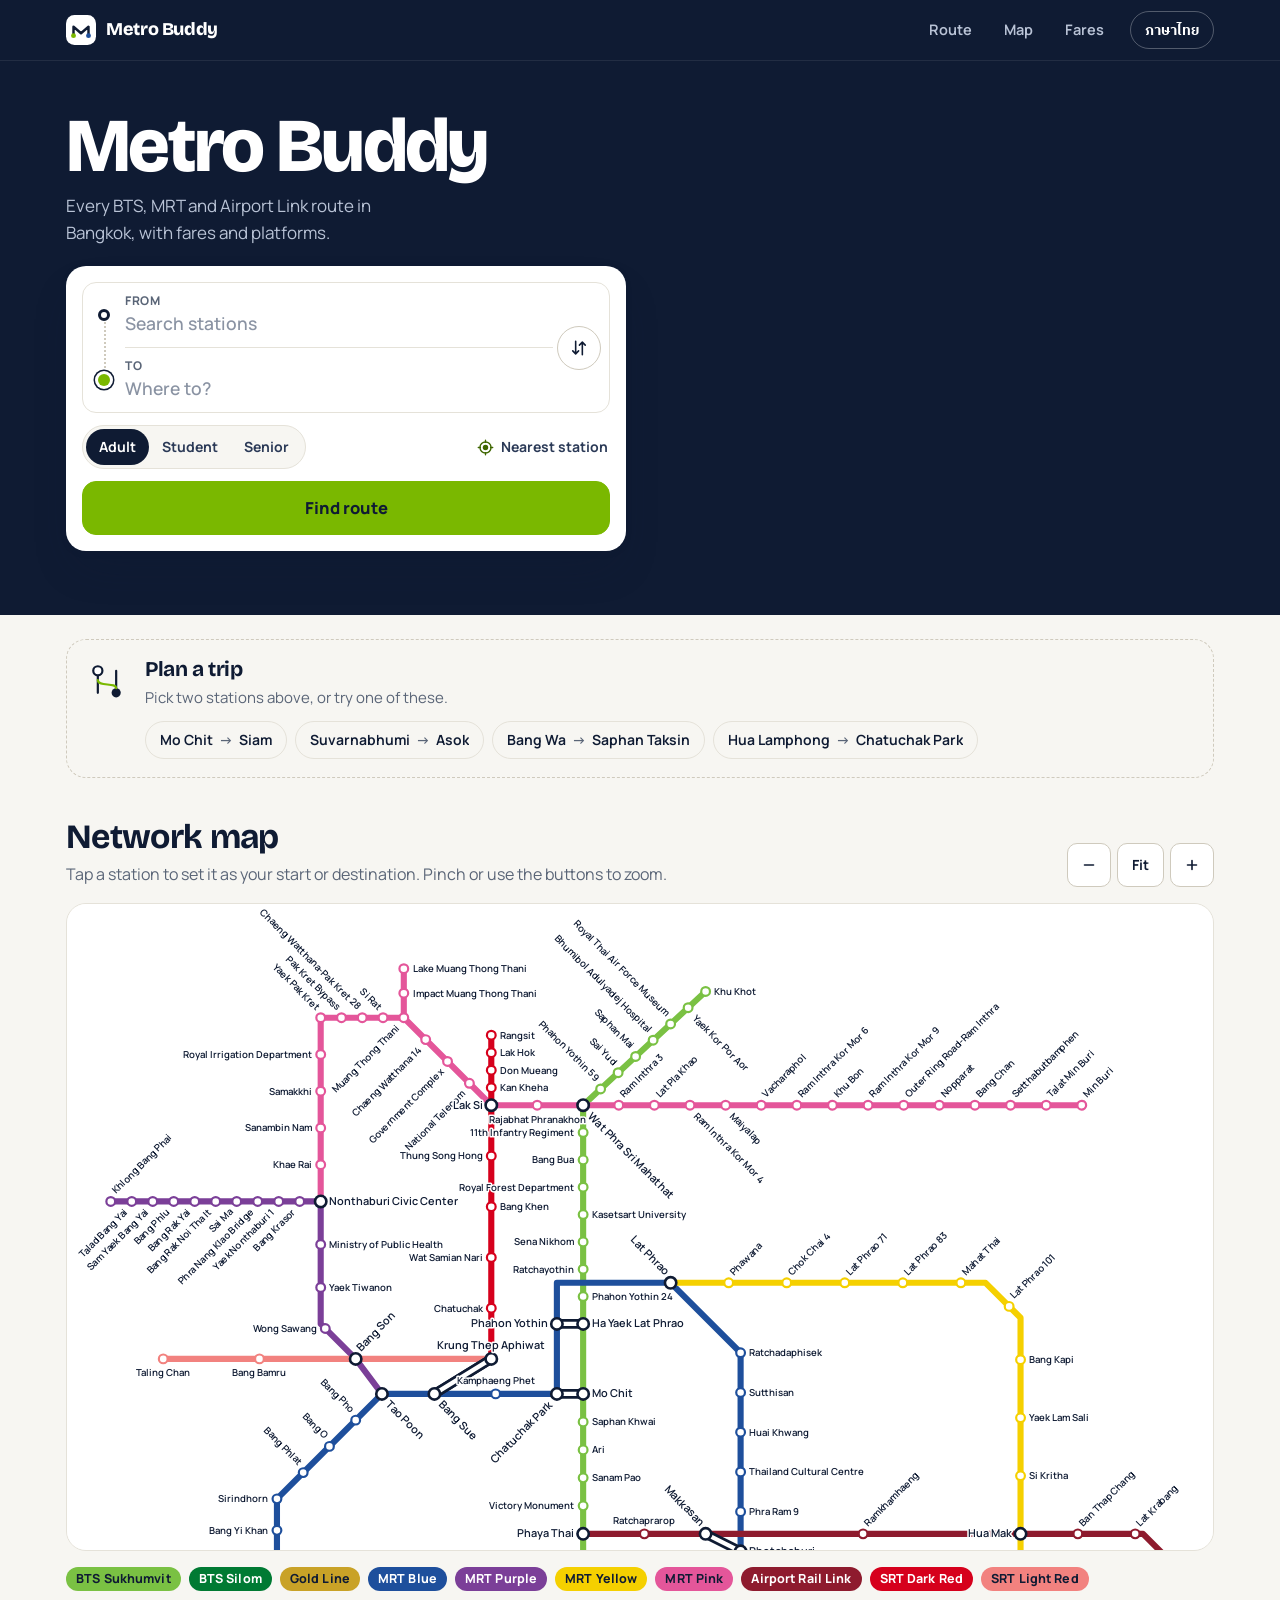
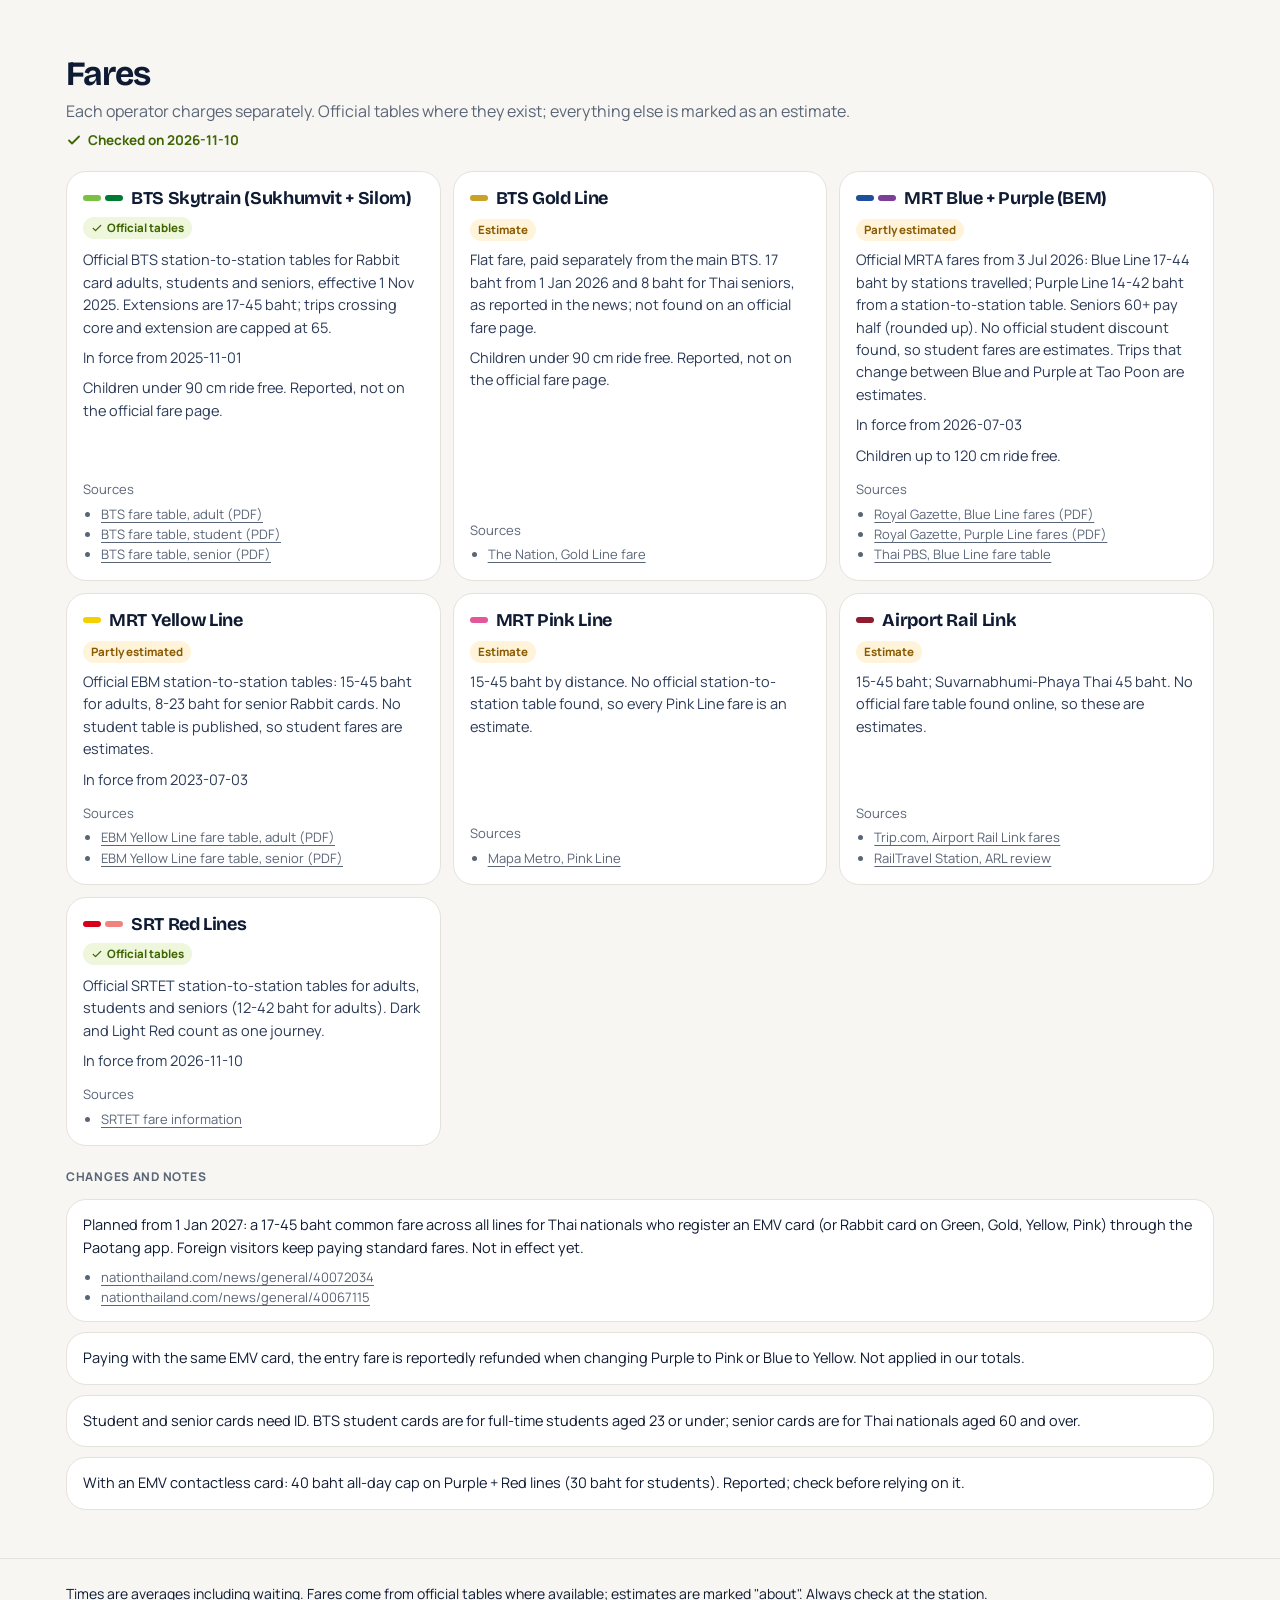
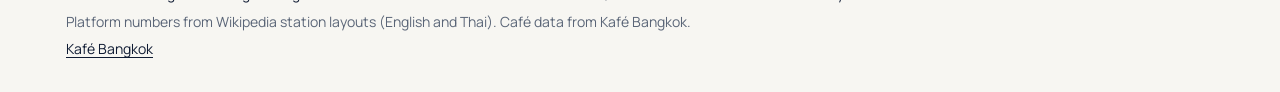
==== index.html @ 5e1247b0 "Initial commit: Metro Buddy Bangkok rail route finder Static site (HTML, CSS, ES modules) covering a" ====
<!doctype html>
<html lang="en">
<head>
  <meta charset="utf-8">
  <meta name="viewport" content="width=device-width, initial-scale=1, viewport-fit=cover">
  <title>Metro Buddy - Bangkok rail route finder</title>
  <meta name="description" content="Every BTS, MRT and Airport Link route in Bangkok, with official fares for adults, students and seniors, platform numbers, a full network map and cafés near your stop.">
  <meta name="theme-color" content="#0F1B33">

  <meta property="og:type" content="website">
  <meta property="og:site_name" content="Metro Buddy">
  <meta property="og:title" content="Metro Buddy - Bangkok rail route finder">
  <meta property="og:description" content="Every BTS, MRT and Airport Link route in Bangkok, with fares and platforms. English and Thai.">
  <meta property="og:url" content="https://metro-buddy.netlify.app/">
  <meta property="og:image" content="https://metro-buddy.netlify.app/img/og-image.png">
  <meta property="og:image:width" content="1200">
  <meta property="og:image:height" content="630">
  <meta property="og:locale" content="en_GB">
  <meta property="og:locale:alternate" content="th_TH">
  <meta name="twitter:card" content="summary_large_image">
  <meta name="twitter:title" content="Metro Buddy - Bangkok rail route finder">
  <meta name="twitter:description" content="Every BTS, MRT and Airport Link route in Bangkok, with fares and platforms.">
  <meta name="twitter:image" content="https://metro-buddy.netlify.app/img/og-image.png">

  <link rel="icon" href="/favicon.svg" type="image/svg+xml">
  <link rel="icon" href="/img/favicon-32.png" sizes="32x32" type="image/png">
  <link rel="apple-touch-icon" href="/img/apple-touch-icon.png">

  <link rel="preconnect" href="https://fonts.googleapis.com">
  <link rel="preconnect" href="https://fonts.gstatic.com" crossorigin>
  <link rel="stylesheet" href="https://fonts.googleapis.com/css2?family=Bricolage+Grotesque:opsz,wght@12..96,500..800&family=Manrope:wght@400;500;600;700;800&family=IBM+Plex+Sans+Thai:wght@400;500;600;700&display=swap">
  <link rel="stylesheet" href="/css/styles.css">
  <link rel="modulepreload" href="/js/app.js">
  <link rel="preload" href="/data/transit.json" as="fetch" crossorigin>
</head>
<body>
  <a class="skip" href="#main">Skip to content</a>

  <header class="topbar">
    <div class="wrap topbar__inner">
      <a class="brand" href="#" aria-label="Metro Buddy home">
        <svg class="brand__mark" viewBox="0 0 32 32" aria-hidden="true">
          <rect width="32" height="32" rx="9" fill="#FFFFFF"/>
          <path d="M8 22V12.5l8 7 8-7V22" fill="none" stroke="#0F1B33" stroke-width="2.6" stroke-linecap="round" stroke-linejoin="round"/>
          <circle cx="8" cy="22" r="2.6" fill="#7AB800"/>
          <circle cx="24" cy="22" r="2.6" fill="#1E4F9C"/>
        </svg>
        <span class="brand__name">Metro Buddy</span>
      </a>
      <nav class="nav" aria-label="Main">
        <a href="#plan" data-nav="plan" data-i18n="navRoute">Route</a>
        <a href="#network" data-nav="network" data-i18n="navMap">Map</a>
        <a href="#fares" data-nav="fares" data-i18n="navFares">Fares</a>
      </nav>
      <button class="lang" type="button" id="lang-toggle" data-i18n="langSwitch" lang="th">ภาษาไทย</button>
    </div>
  </header>

  <main id="main">
    <!-- Main view: hero + planner, results, map, fares -->
    <div id="view-main">
      <section class="hero" id="plan" aria-labelledby="hero-title">
        <div class="wrap hero__grid">
          <div class="hero__media" id="hero-media">
            <picture>
              <source type="image/webp" srcset="/images/hero-train-720.webp 720w, /images/hero-train-1280.webp 1280w" sizes="(min-width: 960px) 46vw, 100vw">
              <img src="/images/hero-train-1280.jpg" srcset="/images/hero-train-720.jpg 720w, /images/hero-train-1280.jpg 1280w" sizes="(min-width: 960px) 46vw, 100vw"
                width="1280" height="960" alt="A Bangkok Skytrain arriving at an elevated station" data-i18n-alt="heroAlt"
                fetchpriority="high" decoding="async" onerror="this.closest('.hero__media').hidden = true">
            </picture>
          </div>

          <div class="hero__main">
            <h1 class="hero__title" id="hero-title">Metro Buddy</h1>
            <p class="hero__lead" data-i18n="heroLead">Every BTS, MRT and Airport Link route in Bangkok, with fares and platforms.</p>

            <form class="planner" id="planner" autocomplete="off" novalidate aria-busy="true">
              <div class="od">
                <div class="od__row" data-field="from">
                  <span class="od__dot od__dot--from" aria-hidden="true"></span>
                  <div class="combo">
                    <label class="od__label" for="from-input" data-i18n="from">From</label>
                    <input id="from-input" class="combo__input" type="text" role="combobox" aria-autocomplete="list" aria-expanded="false" aria-controls="from-list" data-i18n-ph="fromPh" placeholder="Search stations" spellcheck="false" disabled>
                    <button class="combo__clear" type="button" aria-label="Clear" data-i18n-aria="clear" hidden>
                      <svg viewBox="0 0 20 20" aria-hidden="true"><path d="M5 5l10 10M15 5L5 15" stroke="currentColor" stroke-width="1.8" stroke-linecap="round"/></svg>
                    </button>
                    <ul class="combo__list" id="from-list" role="listbox" hidden></ul>
                  </div>
                </div>
                <div class="od__rule" aria-hidden="true"></div>
                <div class="od__row" data-field="to">
                  <span class="od__dot od__dot--to" aria-hidden="true"></span>
                  <div class="combo">
                    <label class="od__label" for="to-input" data-i18n="to">To</label>
                    <input id="to-input" class="combo__input" type="text" role="combobox" aria-autocomplete="list" aria-expanded="false" aria-controls="to-list" data-i18n-ph="toPh" placeholder="Where to?" spellcheck="false" disabled>
                    <button class="combo__clear" type="button" aria-label="Clear" data-i18n-aria="clear" hidden>
                      <svg viewBox="0 0 20 20" aria-hidden="true"><path d="M5 5l10 10M15 5L5 15" stroke="currentColor" stroke-width="1.8" stroke-linecap="round"/></svg>
                    </button>
                    <ul class="combo__list" id="to-list" role="listbox" hidden></ul>
                  </div>
                </div>
                <button class="swap" type="button" id="swap-btn" aria-label="Swap From and To" data-i18n-aria="swap">
                  <svg viewBox="0 0 24 24" aria-hidden="true"><path d="M8 4v15M8 19l-3.5-3.5M8 19l3.5-3.5M16 20V5M16 5l-3.5 3.5M16 5l3.5 3.5" fill="none" stroke="currentColor" stroke-width="1.9" stroke-linecap="round" stroke-linejoin="round"/></svg>
                </button>
              </div>

              <div class="quick" id="quick-stations" hidden>
                <span class="quick__label" data-i18n="recentStations">Recent stations</span>
                <ul class="quick__list" id="quick-list"></ul>
              </div>

              <div class="planner__opts">
                <div class="seg" role="radiogroup" aria-label="Passenger" data-i18n-aria="passenger" id="passenger">
                  <button type="button" role="radio" data-passenger="adult" aria-checked="true" data-i18n="adult">Adult</button>
                  <button type="button" role="radio" data-passenger="student" aria-checked="false" data-i18n="student">Student</button>
                  <button type="button" role="radio" data-passenger="senior" aria-checked="false" data-i18n="senior">Senior</button>
                </div>
                <button class="locate" type="button" id="locate-btn">
                  <svg viewBox="0 0 20 20" aria-hidden="true"><circle cx="10" cy="10" r="3.2" fill="currentColor"/><circle cx="10" cy="10" r="6.5" fill="none" stroke="currentColor" stroke-width="1.6"/><path d="M10 1.5v2.5M10 16v2.5M1.5 10h2.5M16 10h2.5" stroke="currentColor" stroke-width="1.6" stroke-linecap="round"/></svg>
                  <span data-i18n="nearMe">Nearest station</span>
                </button>
              </div>

              <button class="btn btn--primary planner__go" type="submit" disabled>
                <span class="spinner" aria-hidden="true"></span>
                <span data-i18n="findRoute">Find route</span>
              </button>
              <p class="planner__status" id="planner-status" role="status" aria-live="polite">Loading stations...</p>

              <div class="saved" id="saved-routes" hidden>
                <div class="saved__group" id="fav-group" hidden>
                  <h2 class="saved__title" data-i18n="favourites">Saved trips</h2>
                  <ul class="chips" id="fav-list"></ul>
                </div>
                <div class="saved__group" id="recent-group" hidden>
                  <div class="saved__head">
                    <h2 class="saved__title" data-i18n="recent">Recent trips</h2>
                    <button class="linkbtn" type="button" id="clear-recent" data-i18n="clear">Clear</button>
                  </div>
                  <ul class="chips" id="recent-list"></ul>
                </div>
              </div>
            </form>
          </div>
        </div>
      </section>

      <div class="page">
        <section class="empty" id="empty-state" aria-labelledby="empty-title">
          <div class="wrap">
            <div class="empty__card">
              <svg class="empty__icon" viewBox="0 0 48 48" aria-hidden="true"><path d="M14 38V14M34 38V14" stroke="currentColor" stroke-width="2.4" stroke-linecap="round"/><circle cx="14" cy="14" r="5" fill="#fff" stroke="currentColor" stroke-width="2.4"/><circle cx="34" cy="38" r="5" fill="currentColor"/><path d="M14 24c0 8 20 2 20 9" fill="none" stroke="#7AB800" stroke-width="2.4" stroke-linecap="round"/></svg>
              <div>
                <h2 class="empty__title" id="empty-title" data-i18n="emptyTitle">Plan a trip</h2>
                <p class="muted" data-i18n="emptyLead">Pick two stations above, or try one of these.</p>
                <ul class="chips" id="example-list"></ul>
              </div>
            </div>
          </div>
        </section>

        <section class="result" id="result" hidden aria-live="polite">
          <div class="wrap result__inner" id="result-inner"></div>
        </section>

        <section class="cafes" id="cafes" hidden aria-labelledby="cafes-title">
          <div class="wrap">
            <div class="section-head">
              <h2 id="cafes-title" data-i18n="nearDest">Near your destination</h2>
              <p class="muted" id="cafes-lead" data-i18n="nearDestLead">Cafés within 800 m, from Kafé Bangkok.</p>
            </div>
            <ul class="cafe-grid" id="cafe-list"></ul>
          </div>
        </section>

        <section class="network" id="network" aria-labelledby="map-title">
          <div class="wrap">
            <div class="section-head section-head--row">
              <div>
                <h2 id="map-title" data-i18n="mapTitle">Network map</h2>
                <p class="muted" data-i18n="mapLead">Tap a station to set it as your start or destination.</p>
              </div>
              <div class="zoom" role="group" aria-label="Zoom">
                <button type="button" class="iconbtn" id="zoom-out" data-i18n-aria="zoomOut" aria-label="Zoom out"><svg viewBox="0 0 20 20" aria-hidden="true"><path d="M5 10h10" stroke="currentColor" stroke-width="1.8" stroke-linecap="round"/></svg></button>
                <button type="button" class="iconbtn iconbtn--text" id="zoom-fit" data-i18n="resetZoom">Fit</button>
                <button type="button" class="iconbtn" id="zoom-in" data-i18n-aria="zoomIn" aria-label="Zoom in"><svg viewBox="0 0 20 20" aria-hidden="true"><path d="M5 10h10M10 5v10" stroke="currentColor" stroke-width="1.8" stroke-linecap="round"/></svg></button>
              </div>
            </div>
            <div class="map-frame">
              <div class="map-scroll" id="map-scroll" tabindex="0" aria-label="Network map">
                <div class="map-canvas" id="map-canvas"></div>
              </div>
              <div class="map-pop" id="map-pop" hidden role="dialog" aria-modal="false"></div>
            </div>
            <ul class="legend" id="legend"></ul>
          </div>
        </section>

        <section class="fares" id="fares" aria-labelledby="fares-title">
          <div class="wrap" id="fares-inner"></div>
        </section>
      </div>
    </div>

    <!-- Station view (#station=<id>) -->
    <div id="view-station" class="page" hidden></div>
  </main>

  <footer class="footer">
    <div class="wrap footer__inner">
      <p data-i18n="footerNote">Times are averages including waiting. Fares come from official tables where available; estimates are marked "about". Always check at the station.</p>
      <p class="muted" data-i18n="footerData">Platform numbers from Wikipedia station layouts (English and Thai). Café data from Kafé Bangkok.</p>
      <p class="muted footer__links"><a href="https://kafebangkok.netlify.app/" rel="noopener">Kafé Bangkok</a></p>
    </div>
  </footer>

  <div class="toast" id="toast" role="status" aria-live="polite" hidden></div>

  <noscript><p class="wrap">Metro Buddy needs JavaScript to plan routes.</p></noscript>
  <script type="module" src="/js/app.js"></script>
</body>
</html>
---- css/styles.css ----
/* Metro Buddy - mobile first. Base styles target ~380px wide screens. */

:root {
  /* Brand */
  --hero: #0F1B33;          /* deep navy: hero + top bar */
  --hero-2: #1A2A4A;        /* raised navy surfaces */
  --hero-ink: #FFFFFF;
  --hero-muted: #B9C3D6;    /* secondary text on navy (8.9:1) */
  --accent: #7AB800;        /* BTS green: buttons and highlights */
  --accent-ink: #0F1B33;    /* text on the accent (7.7:1) */
  --accent-text: #3F6600;   /* green text on light backgrounds (6.4:1) */
  --accent-soft: #EEF6DC;

  /* Page */
  --page: #F7F6F2;          /* warm white below the hero */
  --paper: #FFFFFF;
  --ink: #0F1B33;
  --ink-2: #2B3A57;
  --muted: #5A6577;         /* 5.4:1 on --page */
  --rule: #E5E2D9;
  --rule-strong: #CFCABD;
  --focus: #1E4F9C;
  --warn: #8A5A00;
  --warn-bg: #FFF4DA;

  /* Official line colours (only for pills and route lines) */
  --sukhumvit: #7AC143;
  --silom: #007A33;
  --gold: #C9A227;
  --blue: #1E4F9C;
  --purple: #7B3F98;
  --yellow: #F5D000;
  --pink: #E4569A;
  --arl: #8E1B2E;
  --red: #D6001C;
  --red-light: #F2827F;

  --font-head: 'Bricolage Grotesque', 'IBM Plex Sans Thai', system-ui, sans-serif;
  --font-body: 'Manrope', 'IBM Plex Sans Thai', system-ui, -apple-system, 'Segoe UI', sans-serif;

  /* One radius scale used everywhere */
  --r-sm: 10px;
  --r: 14px;
  --r-lg: 20px;
  --r-pill: 999px;

  /* Shadows only on the main cards */
  --shadow: 0 1px 2px rgba(15, 27, 51, .06), 0 10px 30px -14px rgba(15, 27, 51, .28);
  --shadow-pop: 0 2px 6px rgba(15, 27, 51, .10), 0 22px 44px -16px rgba(15, 27, 51, .38);

  --gutter: 16px;
  --topbar-h: 60px;
}

*, *::before, *::after { box-sizing: border-box; }

html { -webkit-text-size-adjust: 100%; scroll-behavior: smooth; scroll-padding-top: calc(var(--topbar-h) + 16px); }
@media (prefers-reduced-motion: reduce) { html { scroll-behavior: auto; } *, *::before, *::after { transition: none !important; animation: none !important; } }

body {
  margin: 0;
  background: var(--page);
  color: var(--ink);
  font-family: var(--font-body);
  font-size: 16px;
  line-height: 1.55;
  -webkit-font-smoothing: antialiased;
  overflow-x: hidden;
}
html[lang="th"] body { line-height: 1.7; }

h1, h2, h3 { font-family: var(--font-head); font-weight: 700; letter-spacing: -0.02em; line-height: 1.12; margin: 0; }
html[lang="th"] h1, html[lang="th"] h2, html[lang="th"] h3 { letter-spacing: 0; line-height: 1.35; }
p { margin: 0; }
a { color: var(--ink); text-underline-offset: 3px; }
button { font: inherit; color: inherit; }
svg { display: block; }
[hidden] { display: none !important; }

:focus-visible { outline: 2.5px solid var(--focus); outline-offset: 2px; border-radius: 6px; }

.wrap { width: 100%; max-width: 1180px; margin: 0 auto; padding: 0 var(--gutter); }
.muted { color: var(--muted); }
.page { background: var(--page); }

.skip { position: absolute; left: -999px; top: 8px; background: var(--ink); color: #fff; padding: 8px 12px; border-radius: 8px; z-index: 100; }
.skip:focus { left: 8px; }

/* ---------- Top bar (navy, continuous with the hero) ---------- */
.topbar { position: sticky; top: 0; z-index: 40; background: var(--hero); color: var(--hero-ink); border-bottom: 1px solid rgba(255, 255, 255, .08); }
.topbar__inner { display: flex; align-items: center; gap: 12px; height: var(--topbar-h); }
.brand { display: flex; align-items: center; gap: 10px; text-decoration: none; color: inherit; margin-right: auto; min-width: 0; }
.brand__mark { width: 30px; height: 30px; flex: none; }
.brand__name { font-family: var(--font-head); font-weight: 800; font-size: 18px; letter-spacing: -0.02em; white-space: nowrap; }
.nav { display: none; gap: 4px; }
.nav a { text-decoration: none; font-weight: 650; font-size: 14.5px; padding: 8px 14px; border-radius: var(--r-pill); color: var(--hero-muted); }
.nav a:hover { color: #fff; background: rgba(255, 255, 255, .08); }
.lang {
  border: 1px solid rgba(255, 255, 255, .28); background: transparent; color: #fff; border-radius: var(--r-pill);
  padding: 7px 14px; font-weight: 650; font-size: 14px; cursor: pointer; white-space: nowrap;
}
.lang:hover { border-color: #fff; }
.topbar :focus-visible { outline-color: var(--accent); }

/* Bottom nav on phones */
@media (max-width: 719px) {
  .nav {
    display: flex; position: fixed; left: 12px; right: 12px; bottom: calc(12px + env(safe-area-inset-bottom));
    justify-content: space-around; background: var(--hero); border-radius: var(--r-pill); padding: 6px; z-index: 50;
    box-shadow: var(--shadow-pop);
  }
  .nav a { flex: 1; text-align: center; padding: 10px 6px; font-size: 14px; }
  body { padding-bottom: 80px; }
}
@media (min-width: 720px) { .nav { display: flex; } }

/* ---------- Hero ---------- */
.hero { background: var(--hero); color: var(--hero-ink); padding: 16px 0 28px; position: relative; }
.hero__grid { display: grid; gap: 18px; }
.hero__media { margin: 0 calc(var(--gutter) * -1); position: relative; }
.hero__media img {
  display: block; width: 100%; height: auto; aspect-ratio: 16 / 9; object-fit: cover; object-position: center 60%;
  background: var(--hero-2);
  -webkit-mask-image: linear-gradient(to bottom, #000 62%, transparent 100%);
  mask-image: linear-gradient(to bottom, #000 62%, transparent 100%);
}
.hero__main { min-width: 0; position: relative; z-index: 1; }
.hero__media:not([hidden]) + .hero__main { margin-top: -44px; }
.hero__title { font-size: clamp(40px, 12vw, 76px); font-weight: 800; letter-spacing: -0.035em; line-height: 0.98; }
.hero__lead { margin-top: 10px; color: var(--hero-muted); font-size: 17px; max-width: 34ch; }
html[lang="th"] .hero__lead { max-width: 40ch; }

@media (min-width: 720px) {
  .hero { padding: 36px 0 48px; }
  .hero__media { margin: 0; }
  .hero__media img { border-radius: var(--r-lg); aspect-ratio: 21 / 9; }
}
@media (min-width: 960px) {
  .hero { padding: 48px 0 64px; }
  .hero__grid { grid-template-columns: minmax(0, 1fr) minmax(0, 1fr); gap: 40px; align-items: center; }
  .hero__main { order: 1; }
  .hero__media { order: 2; align-self: stretch; }
  .hero__media:not([hidden]) + .hero__main { margin-top: 0; }
  .hero__grid:has(> .hero__media[hidden]) { grid-template-columns: minmax(0, 1fr); }
  .hero__media img {
    height: 100%; min-height: 520px; aspect-ratio: auto; border-radius: 28px; object-position: center;
    -webkit-mask-image: linear-gradient(to right, transparent 0, #000 22%, #000 100%);
    mask-image: linear-gradient(to right, transparent 0, #000 22%, #000 100%);
  }
}

/* ---------- Planner card ---------- */
.planner {
  margin-top: 20px; background: var(--paper); color: var(--ink); border-radius: var(--r-lg);
  padding: 12px; box-shadow: var(--shadow-pop);
}
@media (min-width: 720px) { .planner { padding: 16px; max-width: 560px; } }

.od { position: relative; border: 1.5px solid var(--rule); border-radius: var(--r); background: var(--paper); }
.od::before { /* dotted line linking the two dots */
  content: ''; position: absolute; left: 21px; top: 36px; bottom: 36px; border-left: 2px dotted var(--rule-strong);
}
.od__row { position: relative; display: grid; grid-template-columns: 42px minmax(0, 1fr); align-items: center; padding-right: 56px; min-height: 64px; border-radius: var(--r); }
.od__row:focus-within { background: #FAFAF7; }
.od__rule { height: 1px; background: var(--rule); margin-left: 42px; margin-right: 56px; }
.od__dot { justify-self: center; width: 12px; height: 12px; border-radius: 50%; position: relative; z-index: 1; }
.od__dot--from { border: 3px solid var(--ink); background: var(--paper); }
.od__dot--to { background: var(--accent); box-shadow: 0 0 0 3px var(--paper), 0 0 0 4.5px var(--ink); }
.od__label { display: block; font-size: 12px; font-weight: 750; letter-spacing: .06em; text-transform: uppercase; color: var(--muted); padding-top: 9px; line-height: 1.2; }
html[lang="th"] .od__label { letter-spacing: 0; font-size: 13px; }

.combo { position: relative; min-width: 0; }
.combo__input {
  width: 100%; height: 36px; border: 0; background: transparent; padding: 0 34px 8px 0; margin: 0;
  font: inherit; font-size: 17.5px; font-weight: 700; color: var(--ink); border-radius: 0;
}
.combo__input::placeholder { color: #8A93A3; font-weight: 550; }
.combo__input:focus { outline: none; }
.combo__input:disabled { opacity: .55; }
.combo__clear { position: absolute; right: -4px; bottom: 4px; width: 36px; height: 36px; border: 0; background: none; border-radius: var(--r-sm); color: var(--muted); cursor: pointer; display: grid; place-items: center; }
.combo__clear svg { width: 16px; height: 16px; }
.combo__clear:hover { color: var(--ink); background: var(--page); }
.combo__list {
  position: absolute; left: -42px; right: -56px; top: calc(100% + 2px); z-index: 30; margin: 0; padding: 6px; list-style: none;
  background: var(--paper); border: 1px solid var(--rule); border-radius: var(--r); box-shadow: var(--shadow-pop);
  max-height: min(360px, 52vh); overflow-y: auto; overscroll-behavior: contain;
}
.combo__opt { display: flex; align-items: center; gap: 10px; padding: 11px 10px; border-radius: var(--r-sm); cursor: pointer; min-height: 48px; }
.combo__opt[aria-selected="true"], .combo__opt:hover { background: var(--page); }
.combo__opt-names { display: flex; flex-direction: column; min-width: 0; flex: 1; }
.combo__opt-main { font-weight: 700; white-space: nowrap; overflow: hidden; text-overflow: ellipsis; }
.combo__opt-alt { font-size: 13px; color: var(--muted); white-space: nowrap; overflow: hidden; text-overflow: ellipsis; }
.combo__empty { padding: 12px; color: var(--muted); font-size: 14.5px; }

.swap {
  position: absolute; right: 8px; top: 50%; transform: translateY(-50%); width: 44px; height: 44px; border-radius: 50%;
  border: 1.5px solid var(--rule-strong); background: var(--paper); display: grid; place-items: center; cursor: pointer; z-index: 2;
  transition: transform .2s ease, border-color .15s;
}
.swap svg { width: 20px; height: 20px; }
.swap:hover { border-color: var(--ink); }
.swap:active { transform: translateY(-50%) rotate(180deg); }

/* Recent stations as quick chips */
.quick { display: flex; align-items: center; gap: 8px; margin-top: 10px; min-width: 0; }
.quick__label { flex: none; font-size: 12px; font-weight: 750; color: var(--muted); letter-spacing: .04em; text-transform: uppercase; }
html[lang="th"] .quick__label { text-transform: none; letter-spacing: 0; font-size: 13px; }
.quick__list { list-style: none; margin: 0; padding: 2px; display: flex; gap: 6px; overflow-x: auto; scrollbar-width: none; min-width: 0; }
.quick__list::-webkit-scrollbar { display: none; }
.qchip {
  display: inline-flex; align-items: center; gap: 6px; height: 36px; padding: 0 12px; border-radius: var(--r-pill);
  border: 1px solid var(--rule); background: var(--page); font-size: 14px; font-weight: 650; cursor: pointer; white-space: nowrap;
}
.qchip:hover { border-color: var(--ink); }
.qchip__dots { display: inline-flex; gap: 2px; }
.qchip__dots i { width: 7px; height: 7px; border-radius: 50%; display: block; }

.planner__opts { display: flex; flex-wrap: wrap; align-items: center; justify-content: space-between; gap: 10px; margin-top: 12px; }
.seg { display: inline-flex; padding: 3px; background: var(--page); border: 1px solid var(--rule); border-radius: var(--r-pill); }
.seg button { border: 0; background: transparent; height: 36px; padding: 0 13px; border-radius: var(--r-pill); font-weight: 700; font-size: 14px; cursor: pointer; color: var(--ink-2); }
.seg button[aria-checked="true"] { background: var(--ink); color: #fff; }
.locate {
  display: inline-flex; align-items: center; gap: 7px; border: 0; background: none; min-height: 40px;
  padding: 6px 2px; color: var(--ink-2); font-weight: 700; font-size: 14px; cursor: pointer;
}
.locate svg { width: 17px; height: 17px; color: var(--accent-text); }
.locate:hover { text-decoration: underline; text-underline-offset: 3px; }

.btn {
  display: inline-flex; align-items: center; justify-content: center; gap: 8px; min-height: 46px; padding: 0 18px;
  border-radius: var(--r); border: 1.5px solid var(--rule-strong); background: var(--paper); font-weight: 700; font-size: 15px;
  cursor: pointer; text-decoration: none; color: var(--ink); white-space: nowrap;
}
.btn:hover { border-color: var(--ink); }
.btn svg { width: 18px; height: 18px; flex: none; }
.btn--primary { background: var(--accent); color: var(--accent-ink); border-color: var(--accent); }
.btn--primary:hover { background: #6DA600; border-color: #6DA600; }
.btn--dark { background: var(--ink); color: #fff; border-color: var(--ink); }
.btn--small { min-height: 40px; padding: 0 12px; font-size: 14px; border-radius: var(--r-sm); }
.btn:disabled { opacity: .6; cursor: progress; }
.planner__go { width: 100%; margin-top: 12px; min-height: 54px; font-size: 16.5px; font-weight: 800; }
.spinner { display: none; width: 16px; height: 16px; border-radius: 50%; border: 2.5px solid rgba(15, 27, 51, .25); border-top-color: var(--ink); animation: spin .8s linear infinite; }
.planner[aria-busy="true"] .spinner { display: block; }
@keyframes spin { to { transform: rotate(360deg); } }
.planner__status { font-size: 14px; color: var(--muted); margin-top: 8px; }
.planner__status:empty { display: none; }

.saved { margin-top: 14px; border-top: 1px solid var(--rule); padding-top: 12px; display: grid; gap: 12px; }
.saved__head { display: flex; align-items: baseline; justify-content: space-between; }
.saved__title { font-family: var(--font-body); font-size: 12px; font-weight: 750; letter-spacing: .06em; text-transform: uppercase; color: var(--muted); margin-bottom: 8px; }
html[lang="th"] .saved__title { text-transform: none; letter-spacing: 0; font-size: 13px; }
.linkbtn { border: 0; background: none; color: var(--muted); font-size: 13px; cursor: pointer; text-decoration: underline; text-underline-offset: 3px; min-height: 32px; }
.chips { list-style: none; margin: 0; padding: 0; display: flex; flex-wrap: wrap; gap: 8px; }
.chip {
  display: inline-flex; align-items: center; gap: 6px; max-width: 100%; border: 1px solid var(--rule); background: var(--page);
  border-radius: var(--r-pill); padding: 0 14px; min-height: 38px; font-size: 14px; font-weight: 650; cursor: pointer; text-align: left;
}
.chip:hover { border-color: var(--ink); }
.chip__arrow { color: var(--muted); }
.chip span { overflow: hidden; text-overflow: ellipsis; white-space: nowrap; }
.chip-row { display: inline-flex; align-items: center; max-width: 100%; }
.chip-x { border: 0; background: none; color: var(--muted); width: 32px; height: 32px; display: grid; place-items: center; cursor: pointer; border-radius: 50%; }
.chip-x svg { width: 14px; height: 14px; }
.chip-x:hover { color: var(--ink); }

/* ---------- Line pills ---------- */
.pill-line {
  display: inline-flex; align-items: center; gap: 6px; height: 24px; padding: 0 10px; border-radius: var(--r-pill);
  background: var(--bg); color: var(--fg); font-size: 12.5px; font-weight: 750; letter-spacing: .01em; white-space: nowrap; line-height: 1;
}
.pill-line b { font-weight: 800; opacity: .85; }
.badges { display: flex; flex-wrap: wrap; gap: 4px; flex: none; }
.badge {
  display: inline-flex; align-items: center; height: 22px; padding: 0 8px; border-radius: var(--r-pill);
  font-size: 11.5px; font-weight: 750; letter-spacing: .02em; white-space: nowrap;
}

/* ---------- Empty state ---------- */
.empty { padding: 24px 0 8px; }
.empty__card { display: flex; gap: 16px; align-items: flex-start; padding: 18px; border: 1.5px dashed var(--rule-strong); border-radius: var(--r-lg); }
.empty__icon { width: 44px; height: 44px; flex: none; color: var(--ink); }
.empty__title { font-size: 21px; }
.empty .muted { margin: 4px 0 12px; font-size: 15px; }

/* ---------- Result ---------- */
.result { padding: 20px 0 28px; }
.result__inner { display: grid; gap: 14px; }
.card { background: var(--paper); border: 1px solid var(--rule); border-radius: var(--r-lg); }
.card--main { box-shadow: var(--shadow); }

.summary {
  position: sticky; top: calc(var(--topbar-h) + 8px); z-index: 25;
  background: var(--paper); border: 1px solid var(--rule); border-radius: var(--r-lg); box-shadow: var(--shadow);
  padding: 12px 14px;
}
.summary__route { display: flex; align-items: center; gap: 8px; font-family: var(--font-head); font-weight: 750; font-size: 17px; min-width: 0; }
.summary__route span { overflow: hidden; text-overflow: ellipsis; white-space: nowrap; min-width: 0; }
.summary__route svg { width: 16px; height: 16px; flex: none; color: var(--muted); }
.summary__stats { display: grid; grid-template-columns: repeat(3, minmax(0, 1fr)); margin-top: 8px; border-top: 1px solid var(--rule); padding-top: 8px; }
.sstat { min-width: 0; padding-right: 8px; }
.sstat + .sstat { border-left: 1px solid var(--rule); padding-left: 10px; }
.sstat__label { font-size: 11.5px; font-weight: 750; color: var(--muted); letter-spacing: .05em; text-transform: uppercase; white-space: nowrap; overflow: hidden; text-overflow: ellipsis; }
html[lang="th"] .sstat__label { letter-spacing: 0; text-transform: none; font-size: 12.5px; }
.sstat__value { font-family: var(--font-head); font-weight: 750; font-size: 24px; line-height: 1.1; letter-spacing: -0.02em; white-space: nowrap; }
.sstat__value small { font-family: var(--font-body); font-size: 13px; font-weight: 650; color: var(--muted); margin-left: 2px; letter-spacing: 0; }
.sstat__value .approx { font-family: var(--font-body); font-size: 13px; font-weight: 650; color: var(--warn); margin-right: 3px; letter-spacing: 0; }
.tabs { display: flex; gap: 6px; margin-top: 10px; overflow-x: auto; scrollbar-width: none; }
.tab {
  border: 1.5px solid var(--rule); background: var(--paper); border-radius: var(--r-pill); padding: 0 14px; min-height: 38px; cursor: pointer;
  font-weight: 700; font-size: 13.5px; white-space: nowrap;
}
.tab[aria-selected="true"] { background: var(--ink); border-color: var(--ink); color: #fff; }

/* Timeline */
.journey { padding: 8px 14px 10px; }
.tl { list-style: none; margin: 0; padding: 0; }
.tl__item { display: grid; grid-template-columns: 36px minmax(0, 1fr); column-gap: 10px; position: relative; }
.tl__rail { position: relative; display: flex; justify-content: center; }
/* rail halves: --in above the node, --out below */
.tl__rail::before, .tl__rail::after { content: ''; position: absolute; left: 50%; width: 6px; margin-left: -3px; }
.tl__rail::before { top: 0; height: 22px; background: var(--in, transparent); }
.tl__rail::after { top: 22px; bottom: 0; background: var(--out, transparent); }
.tl__item--ride .tl__rail::before { height: 100%; background: var(--c); }
.tl__item--ride .tl__rail::after { display: none; }
.tl__item--walk .tl__rail::before { height: 100%; width: 0; margin-left: -1.5px; background: none; border-left: 3px dotted var(--rule-strong); }
.tl__item--walk .tl__rail::after { display: none; }
.tl__node {
  position: relative; z-index: 1; width: 18px; height: 18px; margin-top: 13px; border-radius: 50%;
  background: var(--paper); border: 4px solid var(--ink);
}
.tl__item--start .tl__node { border-color: var(--out); }
.tl__item--end .tl__node { background: var(--ink); border-color: var(--ink); box-shadow: 0 0 0 3px var(--accent); }
.tl__item--change .tl__node { width: 22px; height: 22px; margin-top: 11px; border-width: 4px; border-color: var(--ink); box-shadow: 0 0 0 3px var(--paper); }
.tl__body { padding: 10px 0 12px; min-width: 0; }
.tl__name { font-weight: 800; font-size: 17px; line-height: 1.3; }
.tl__alt { font-size: 13.5px; color: var(--muted); }
.tl__kicker { font-size: 12px; font-weight: 750; letter-spacing: .05em; text-transform: uppercase; color: var(--muted); }
html[lang="th"] .tl__kicker { letter-spacing: 0; text-transform: none; font-size: 13px; }
.tl__change { margin-top: 6px; padding: 10px 12px; background: var(--page); border-radius: var(--r-sm); font-size: 15px; font-weight: 650; }
.tl__change strong { font-weight: 800; }
.tl__change .tl__sub { margin-top: 2px; }
.tl__sub { font-size: 13.5px; color: var(--muted); font-weight: 550; }
.tl__ride { padding: 6px 0 14px; display: grid; gap: 8px; }
.tl__plat { font-size: 15.5px; font-weight: 650; line-height: 1.35; }
.tl__plat strong { font-weight: 800; }
.plat {
  display: inline-flex; align-items: center; height: 24px; padding: 0 8px; border-radius: 7px; margin-right: 6px;
  background: var(--ink); color: #fff; font-size: 13px; font-weight: 800; vertical-align: 1px;
}
.plat--none { background: transparent; color: var(--muted); border: 1px dashed var(--rule-strong); font-weight: 650; }
.tl__meta { display: flex; flex-wrap: wrap; gap: 4px 12px; font-size: 13.5px; color: var(--muted); font-weight: 600; }
.stops { border: 0; }
.stops summary {
  display: inline-flex; align-items: center; gap: 6px; cursor: pointer; list-style: none; font-size: 14px; font-weight: 750;
  color: var(--ink-2); min-height: 36px; padding: 0 12px; border: 1px solid var(--rule); border-radius: var(--r-pill); background: var(--paper);
}
.stops summary::-webkit-details-marker { display: none; }
.stops summary svg { width: 14px; height: 14px; transition: transform .2s; }
.stops[open] summary svg { transform: rotate(180deg); }
.stops ol { list-style: none; margin: 6px 0 0; padding: 0; display: grid; }
.stops li { position: relative; font-size: 14.5px; padding: 5px 0; color: var(--ink-2); }
.stops li::before { /* small dot sitting on the rail */
  content: ''; position: absolute; left: -33px; top: 50%; width: 10px; height: 10px; margin-top: -5px; border-radius: 50%;
  background: var(--paper); border: 2.5px solid var(--c);
}

/* Fare card */
.side { display: grid; gap: 14px; align-content: start; }
.fare { padding: 14px; }
.fare__head { display: flex; align-items: baseline; justify-content: space-between; gap: 10px; }
.fare__title { font-family: var(--font-body); font-size: 12px; font-weight: 750; letter-spacing: .06em; text-transform: uppercase; color: var(--muted); }
html[lang="th"] .fare__title { letter-spacing: 0; text-transform: none; font-size: 13px; }
.fare__part { padding: 12px 0; border-bottom: 1px solid var(--rule); }
.fare__part:last-of-type { border-bottom: 0; }
.fare__op { display: flex; align-items: center; gap: 8px; flex-wrap: wrap; font-weight: 700; font-size: 14.5px; }
.fare__route { font-size: 13px; color: var(--muted); margin-top: 2px; }
.fare__grid { display: grid; grid-template-columns: repeat(3, minmax(0, 1fr)); gap: 6px; margin-top: 8px; }
.fcell { border: 1px solid var(--rule); border-radius: var(--r-sm); padding: 6px 8px; min-width: 0; }
.fcell.is-me { border-color: var(--ink); background: #FAFAF7; box-shadow: inset 0 0 0 1px var(--ink); }
.fcell__k { font-size: 11.5px; font-weight: 700; color: var(--muted); white-space: nowrap; overflow: hidden; text-overflow: ellipsis; }
.fcell__v { font-weight: 800; font-size: 16px; font-variant-numeric: tabular-nums; white-space: nowrap; }
.fcell__v .approx { font-weight: 650; font-size: 12px; color: var(--warn); margin-right: 2px; }
.fare__total { margin-top: 4px; padding: 12px; background: var(--page); border-radius: var(--r); }
.fare__total .fcell { background: var(--paper); }
.tag { display: inline-flex; align-items: center; gap: 4px; font-size: 11.5px; font-weight: 750; padding: 2px 8px; border-radius: var(--r-pill); white-space: nowrap; }
.tag svg { width: 12px; height: 12px; }
.tag--official { background: var(--accent-soft); color: var(--accent-text); }
.tag--checked { background: var(--ink); color: #fff; }
.tag--estimate { background: var(--warn-bg); color: var(--warn); }
.note { display: flex; gap: 8px; font-size: 13.5px; color: var(--warn); background: var(--warn-bg); border-radius: var(--r-sm); padding: 9px 11px; margin-top: 10px; line-height: 1.45; }
.note--info { color: var(--ink-2); background: var(--page); }
.note svg { width: 16px; height: 16px; flex: none; margin-top: 2px; }

.actions { display: grid; grid-template-columns: 1fr 1fr; gap: 8px; padding: 14px; }
.actions .btn { width: 100%; padding: 0 10px; }
.btn[aria-pressed="true"] { background: var(--accent-soft); border-color: var(--accent-text); }
.btn[aria-pressed="true"] .star { fill: currentColor; }

@media (min-width: 960px) {
  .result__inner { grid-template-columns: minmax(0, 1.35fr) minmax(0, 1fr); align-items: start; column-gap: 20px; }
  .summary { grid-column: 1 / -1; padding: 14px 20px; display: grid; grid-template-columns: minmax(0, 1fr) auto; align-items: center; column-gap: 24px; }
  .summary__route { font-size: 20px; }
  .summary__stats { margin-top: 0; border-top: 0; padding-top: 0; grid-template-columns: repeat(3, auto); column-gap: 0; }
  .sstat { padding: 0 18px; }
  .summary .tabs { grid-column: 1 / -1; }
  .journey { padding: 12px 20px 14px; }
  .side { position: sticky; top: calc(var(--topbar-h) + 120px); }
}

.dot { width: 10px; height: 10px; border-radius: 50%; flex: none; display: inline-block; }

/* ---------- Sections ---------- */
.section-head { margin-bottom: 16px; }
.section-head h2 { font-size: clamp(24px, 6vw, 34px); }
.section-head p { margin-top: 6px; }
.section-head--row { display: flex; align-items: flex-end; justify-content: space-between; gap: 12px; flex-wrap: wrap; }

.cafes { padding: 24px 0; }
.cafe-grid { list-style: none; margin: 0; padding: 0; display: grid; grid-template-columns: 1fr; gap: 10px; }
@media (min-width: 640px) { .cafe-grid { grid-template-columns: repeat(2, minmax(0, 1fr)); } }
@media (min-width: 1024px) { .cafe-grid { grid-template-columns: repeat(3, minmax(0, 1fr)); } }
.cafe {
  display: flex; flex-direction: column; gap: 6px; height: 100%; padding: 14px 16px; text-decoration: none;
  background: var(--paper); border: 1px solid var(--rule); border-radius: var(--r); transition: border-color .15s, transform .15s;
}
.cafe:hover { border-color: var(--ink); transform: translateY(-1px); }
.cafe__top { display: flex; align-items: baseline; justify-content: space-between; gap: 10px; }
.cafe__name { font-family: var(--font-head); font-weight: 700; font-size: 18px; letter-spacing: -0.01em; }
.cafe__dist { font-size: 13px; font-weight: 700; color: var(--muted); white-space: nowrap; font-variant-numeric: tabular-nums; }
.cafe__desc { font-size: 14px; color: var(--ink-2); display: -webkit-box; -webkit-line-clamp: 2; -webkit-box-orient: vertical; overflow: hidden; }
.cafe__more { margin-top: auto; font-size: 13.5px; font-weight: 700; color: var(--accent-text); }

/* ---------- Map ---------- */
.network { padding: 32px 0; }
.zoom { display: flex; gap: 6px; }
.iconbtn { width: 44px; height: 44px; border-radius: var(--r-sm); border: 1.5px solid var(--rule-strong); background: var(--paper); display: grid; place-items: center; cursor: pointer; }
.iconbtn svg { width: 18px; height: 18px; }
.iconbtn--text { width: auto; padding: 0 14px; font-weight: 700; font-size: 14px; }
.iconbtn:hover { border-color: var(--ink); }
.map-frame { position: relative; }
.map-scroll {
  background: var(--paper); border: 1px solid var(--rule); border-radius: var(--r-lg);
  height: min(72vh, 760px); overflow: auto; overscroll-behavior: contain; touch-action: pan-x pan-y;
  cursor: grab; -webkit-overflow-scrolling: touch;
}
.map-scroll.is-dragging { cursor: grabbing; }
.map-canvas { width: 1260px; transform-origin: 0 0; will-change: transform; }
.map-canvas svg { width: 100%; height: auto; }
.map-svg text { font-family: var(--font-body); fill: var(--ink); font-weight: 600; paint-order: stroke; stroke: #fff; stroke-width: 3.5px; stroke-linejoin: round; }
.map-svg .st { cursor: pointer; }
.map-svg .st:hover circle, .map-svg .st:focus circle { stroke-width: 3.5; }
.map-svg .st:focus { outline: none; }
.map-svg .st:focus-visible text { fill: var(--focus); }
.map-svg .st.is-from text, .map-svg .st.is-to text { font-weight: 800; }
.map-svg.has-route .track { opacity: .14; }
.map-svg.has-route .links { opacity: .3; }
.map-svg.has-route .st:not(.on-route) { opacity: .3; }
.map-svg.has-route .st.on-route text { font-weight: 750; }
.map-svg .route-track { pointer-events: none; }

.map-pop {
  position: absolute; z-index: 20; min-width: 230px; max-width: calc(100% - 24px);
  background: var(--paper); border: 1px solid var(--rule); border-radius: var(--r); box-shadow: var(--shadow-pop); padding: 12px;
}
.map-pop__name { font-family: var(--font-head); font-weight: 700; font-size: 18px; padding-right: 40px; }
.map-pop__alt { font-size: 13.5px; color: var(--muted); }
.map-pop .badges { margin: 8px 0 10px; }
.map-pop__actions { display: grid; grid-template-columns: 1fr 1fr; gap: 6px; }
.map-pop__actions .btn { width: 100%; }
.map-pop__actions .btn:last-child { grid-column: span 2; }
.map-pop__close { position: absolute; right: 6px; top: 6px; width: 40px; height: 40px; }

.legend { list-style: none; margin: 14px 0 0; padding: 0; display: flex; flex-wrap: wrap; gap: 8px; }

/* ---------- Fares section ---------- */
.fares { padding: 32px 0 48px; }
.fare-grid { display: grid; gap: 12px; grid-template-columns: 1fr; }
@media (min-width: 720px) { .fare-grid { grid-template-columns: repeat(2, minmax(0, 1fr)); } }
@media (min-width: 1100px) { .fare-grid { grid-template-columns: repeat(3, minmax(0, 1fr)); } }
.fare-card { padding: 16px; display: flex; flex-direction: column; gap: 8px; }
.fare-card h3 { font-size: 18px; display: flex; align-items: center; gap: 8px; flex-wrap: wrap; }
.fare-card__lines { display: flex; gap: 4px; }
.fare-card__lines i { width: 18px; height: 6px; border-radius: 3px; display: inline-block; }
.fare-card p { font-size: 14.5px; color: var(--ink-2); }
.fare-card .note { margin-top: 0; }
.sources { font-size: 13px; color: var(--muted); margin-top: auto; padding-top: 4px; }
.sources ul { margin: 4px 0 0; padding-left: 18px; }
.sources a { color: var(--muted); word-break: break-word; }
.fare-notes { margin-top: 16px; display: grid; gap: 10px; }
.fare-notes .card { padding: 14px 16px; font-size: 14.5px; }
.checked { display: inline-flex; gap: 6px; align-items: center; font-size: 13.5px; font-weight: 700; color: var(--accent-text); margin-top: 6px; }

/* ---------- Station view ---------- */
.station { padding: 24px 0 48px; }
.station__back { margin-bottom: 14px; }
.station__head h1 { font-size: clamp(32px, 9vw, 52px); font-weight: 800; letter-spacing: -0.03em; }
.station__alt { font-size: 18px; color: var(--muted); margin-top: 4px; }
.station__grid { display: grid; gap: 12px; margin-top: 20px; }
@media (min-width: 860px) { .station__grid { grid-template-columns: repeat(2, minmax(0, 1fr)); } }
.station .card { padding: 16px; }
.station h2 { font-size: 19px; margin-bottom: 12px; }
.station__lines { list-style: none; margin: 0; padding: 0; display: grid; gap: 12px; }
.station__lines li { display: flex; align-items: center; gap: 10px; flex-wrap: wrap; }
.station__list { list-style: none; margin: 0; padding: 0; display: grid; gap: 8px; font-size: 15px; }
.station__list li { display: flex; gap: 8px; }
.station__list .ref { font-weight: 800; min-width: 54px; color: var(--ink-2); }
.station__actions { display: flex; flex-wrap: wrap; gap: 8px; margin-top: 18px; }
.station .cafe-grid { grid-template-columns: 1fr; }
.plats { display: grid; gap: 14px; }
.plats__line { display: grid; gap: 8px; }
.plats__list { list-style: none; margin: 0; padding: 0; display: grid; gap: 6px; }
.plats__list li { display: flex; align-items: baseline; gap: 4px; flex-wrap: wrap; font-size: 15px; font-weight: 650; }
.plats__list .tl__sub { width: 100%; padding-left: 2px; }
.plats__src { font-size: 12.5px; color: var(--muted); }
.plats__src a { color: var(--muted); }

/* ---------- Footer & toast ---------- */
.footer { border-top: 1px solid var(--rule); padding: 24px 0 32px; font-size: 14px; background: var(--page); }
.footer__inner { display: grid; gap: 6px; }
.toast {
  position: fixed; left: 50%; bottom: calc(92px + env(safe-area-inset-bottom)); transform: translateX(-50%); z-index: 60;
  background: var(--ink); color: #fff; padding: 10px 16px; border-radius: var(--r-pill); font-weight: 650; font-size: 14.5px; box-shadow: var(--shadow-pop);
}
@media (min-width: 720px) { .toast { bottom: 28px; } }

/* Skeleton shimmer for loading states */
.skel { display: block; height: 14px; border-radius: 7px; background: linear-gradient(90deg, #ECEAE3 0, #F6F4EF 50%, #ECEAE3 100%); background-size: 200% 100%; animation: shimmer 1.2s ease-in-out infinite; }
@keyframes shimmer { from { background-position: 200% 0; } to { background-position: -200% 0; } }
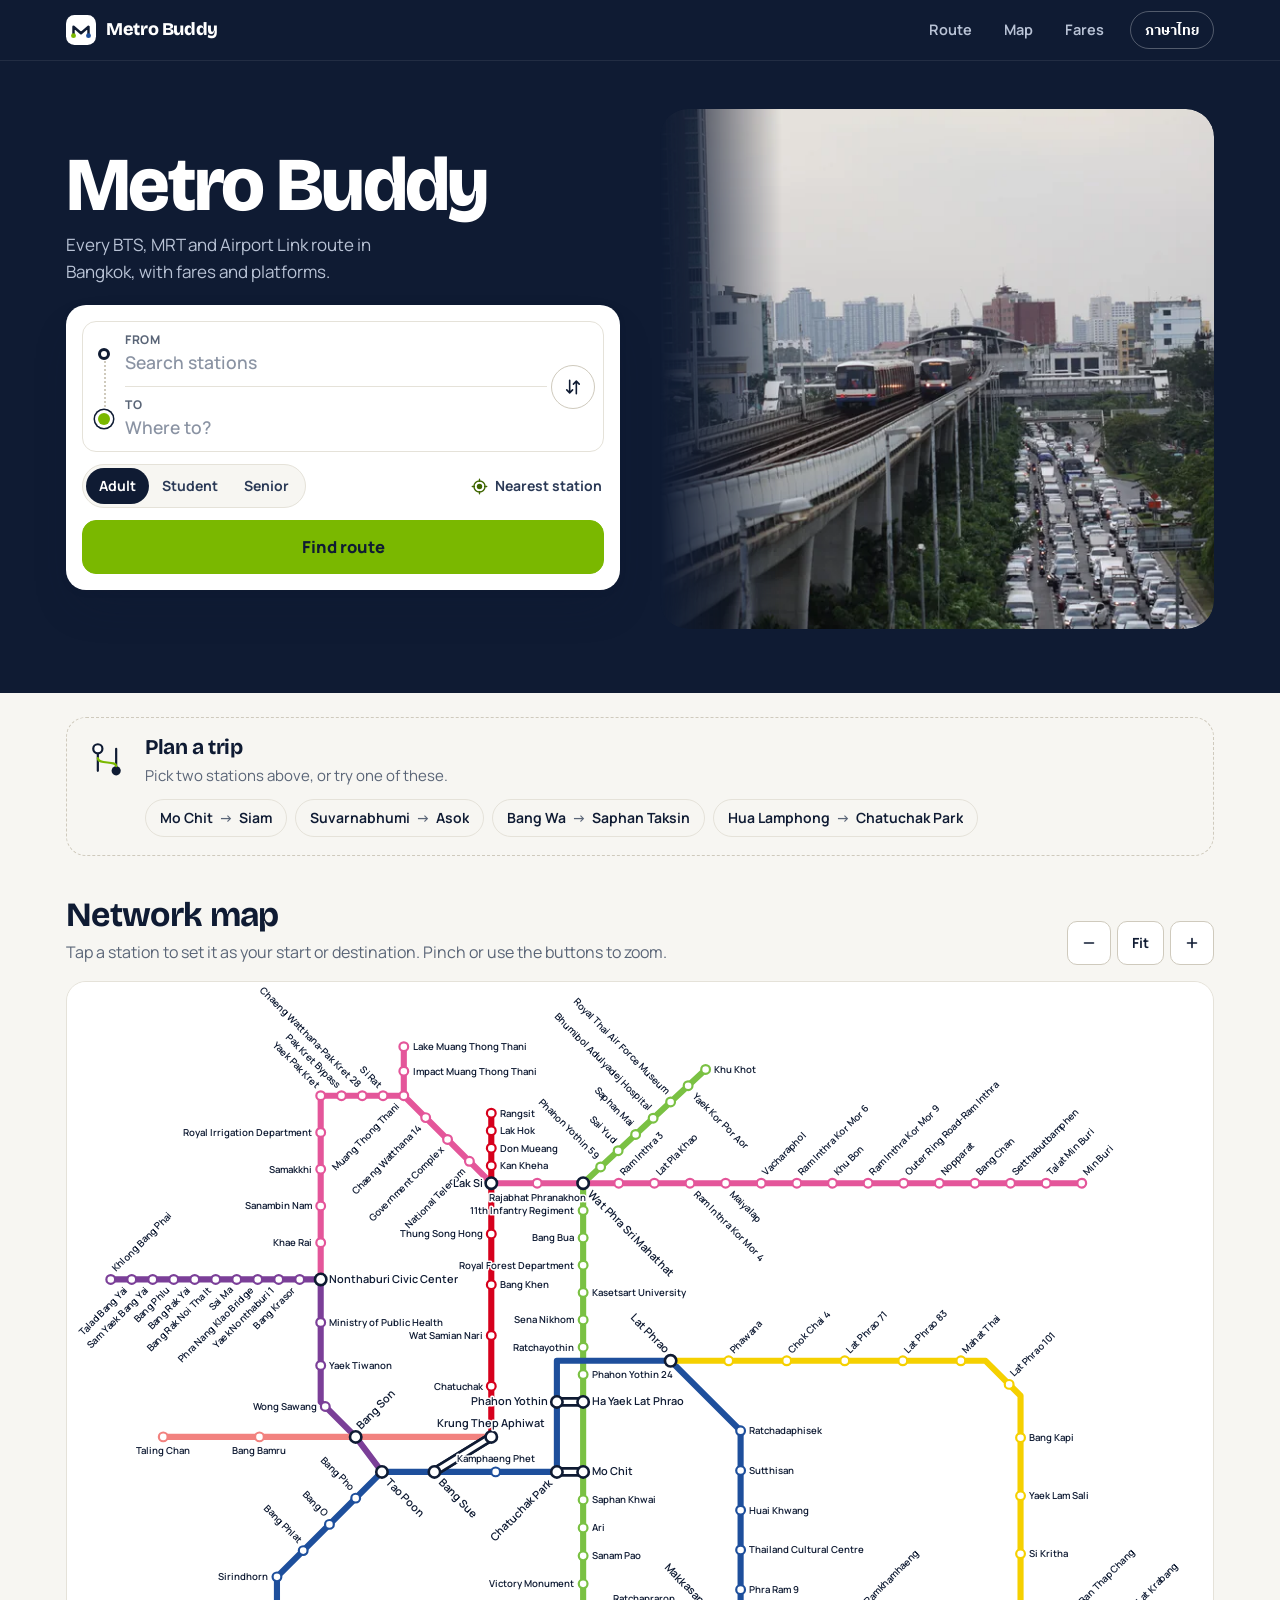
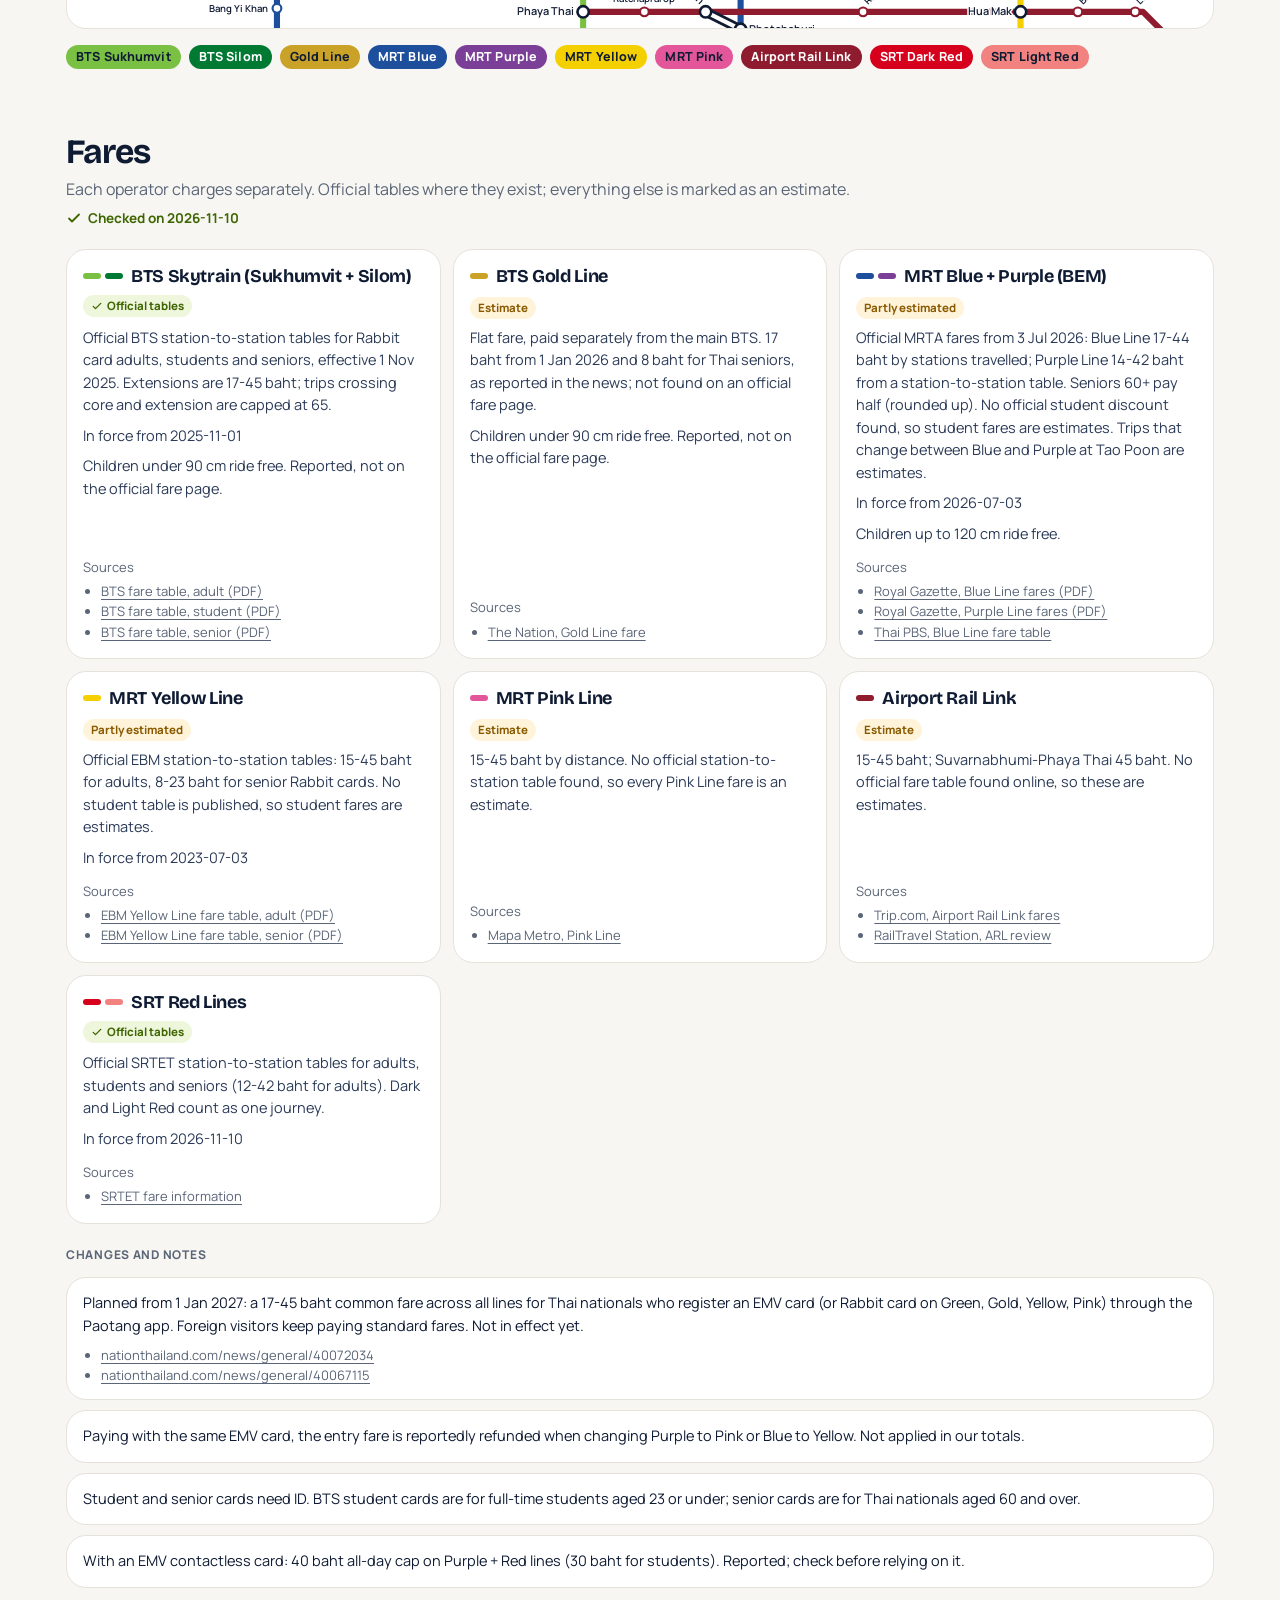
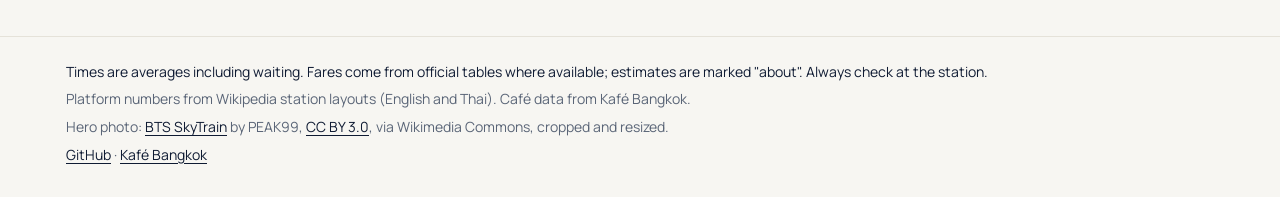
==== commit 77b42088: "Add hero photo and footer GitHub link Hero: "BTS SkyTrain" by PEAK99 (CC BY 3.0, Wikimedia Commons)," ====
--- a/index.html
+++ b/index.html
@@ -210,7 +210,8 @@
     <div class="wrap footer__inner">
       <p data-i18n="footerNote">Times are averages including waiting. Fares come from official tables where available; estimates are marked "about". Always check at the station.</p>
       <p class="muted" data-i18n="footerData">Platform numbers from Wikipedia station layouts (English and Thai). Café data from Kafé Bangkok.</p>
-      <p class="muted footer__links"><a href="https://kafebangkok.netlify.app/" rel="noopener">Kafé Bangkok</a></p>
+      <p class="muted footer__credit"><span data-i18n="footerPhoto">Hero photo:</span> <a href="https://commons.wikimedia.org/wiki/File:BTS_SKY_TRAIN_(8).jpg" rel="noopener">BTS SkyTrain</a> <span data-i18n="footerPhotoBy">by</span> PEAK99, <a href="https://creativecommons.org/licenses/by/3.0/" rel="noopener license">CC BY 3.0</a>, <span data-i18n="footerPhotoVia">via Wikimedia Commons, cropped and resized</span>.</p>
+      <p class="muted footer__links"><a href="https://github.com/dilshangulati07-crypto/metro-buddy" rel="noopener">GitHub</a> · <a href="https://kafebangkok.netlify.app/" rel="noopener">Kafé Bangkok</a></p>
     </div>
   </footer>
 
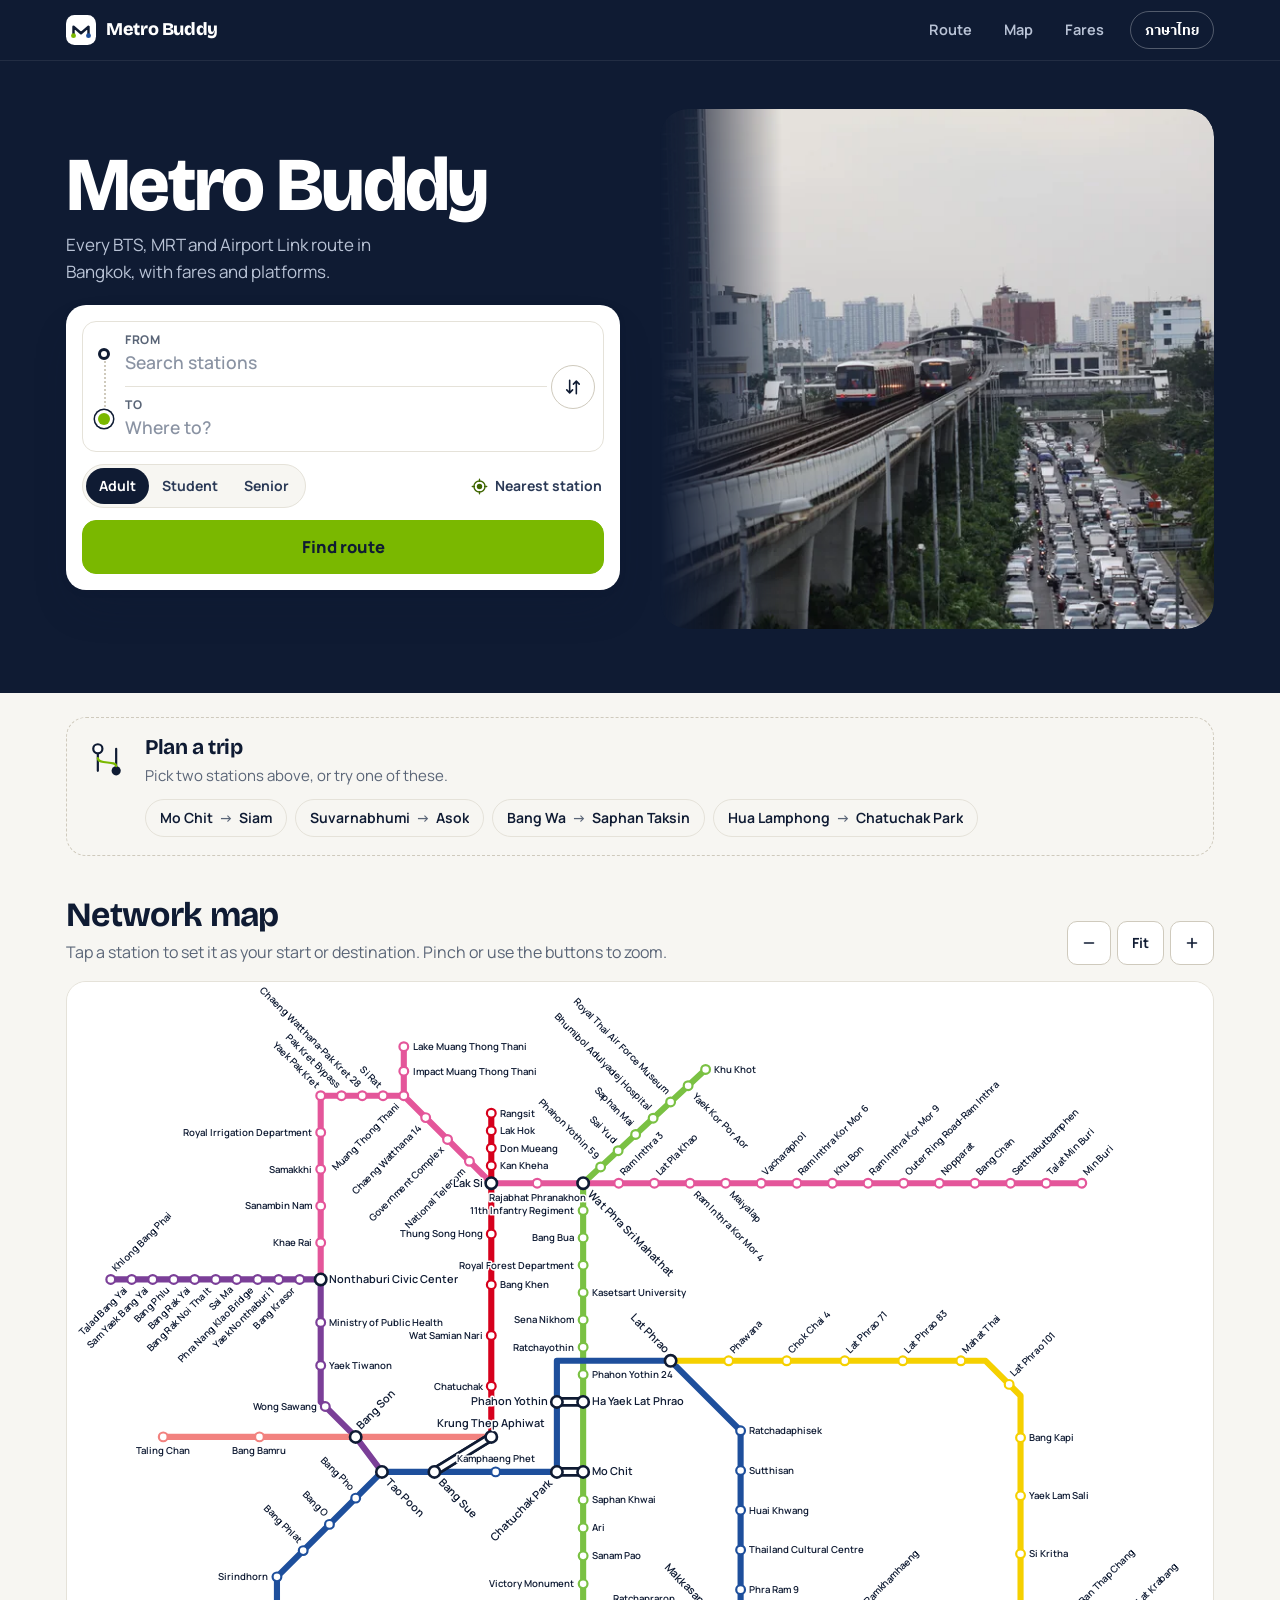
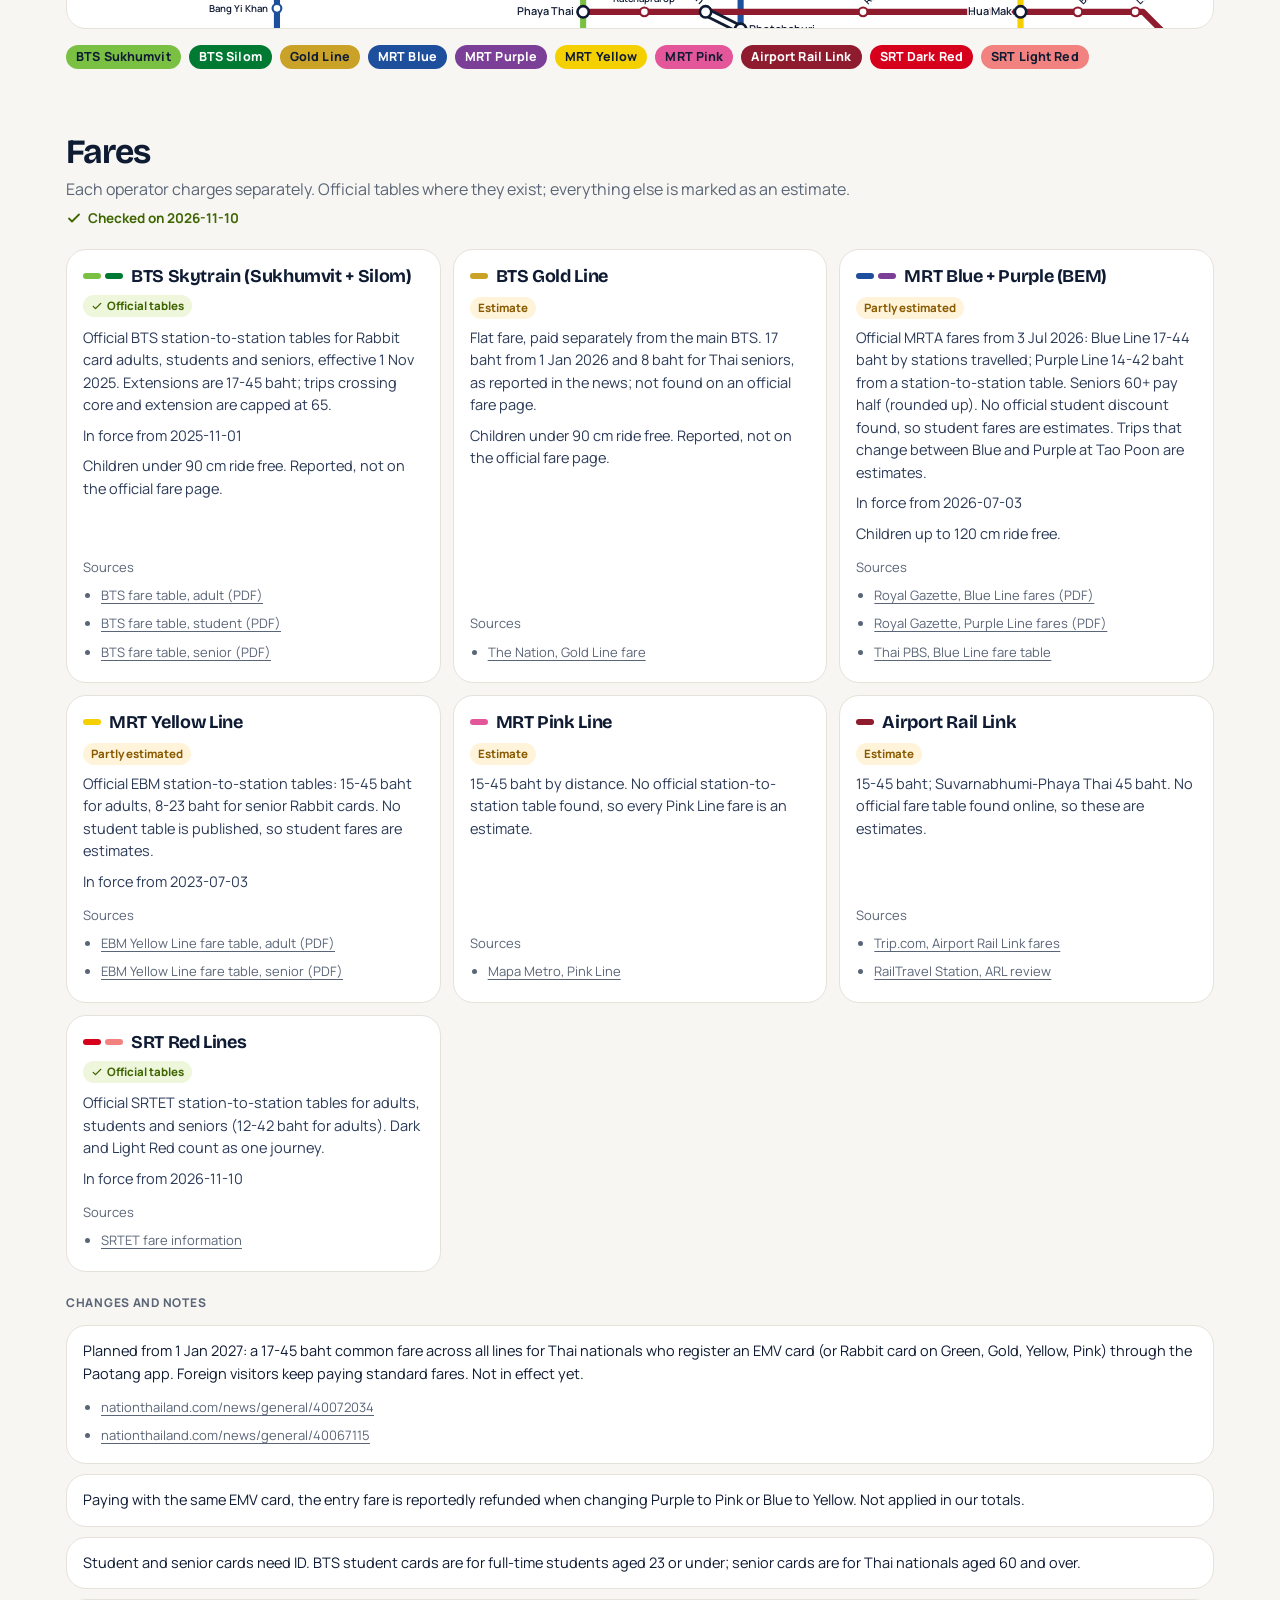
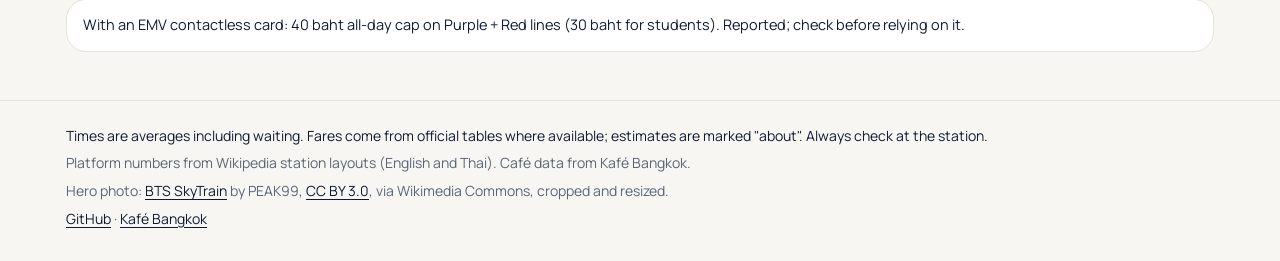
==== commit f5040404: "Load fonts without blocking the page, smaller hero image on phones, bigger tap targets" ====
--- a/index.html
+++ b/index.html
@@ -11,8 +11,8 @@
   <meta property="og:site_name" content="Metro Buddy">
   <meta property="og:title" content="Metro Buddy - Bangkok rail route finder">
   <meta property="og:description" content="Every BTS, MRT and Airport Link route in Bangkok, with fares and platforms. English and Thai.">
-  <meta property="og:url" content="https://metro-buddy.netlify.app/">
-  <meta property="og:image" content="https://metro-buddy.netlify.app/img/og-image.png">
+  <meta property="og:url" content="https://metro-buddy.pages.dev/">
+  <meta property="og:image" content="https://metro-buddy.pages.dev/img/og-image.png">
   <meta property="og:image:width" content="1200">
   <meta property="og:image:height" content="630">
   <meta property="og:locale" content="en_GB">
@@ -20,7 +20,7 @@
   <meta name="twitter:card" content="summary_large_image">
   <meta name="twitter:title" content="Metro Buddy - Bangkok rail route finder">
   <meta name="twitter:description" content="Every BTS, MRT and Airport Link route in Bangkok, with fares and platforms.">
-  <meta name="twitter:image" content="https://metro-buddy.netlify.app/img/og-image.png">
+  <meta name="twitter:image" content="https://metro-buddy.pages.dev/img/og-image.png">
 
   <link rel="icon" href="/favicon.svg" type="image/svg+xml">
   <link rel="icon" href="/img/favicon-32.png" sizes="32x32" type="image/png">
@@ -28,7 +28,8 @@
 
   <link rel="preconnect" href="https://fonts.googleapis.com">
   <link rel="preconnect" href="https://fonts.gstatic.com" crossorigin>
-  <link rel="stylesheet" href="https://fonts.googleapis.com/css2?family=Bricolage+Grotesque:opsz,wght@12..96,500..800&family=Manrope:wght@400;500;600;700;800&family=IBM+Plex+Sans+Thai:wght@400;500;600;700&display=swap">
+  <link rel="stylesheet" href="https://fonts.googleapis.com/css2?family=Bricolage+Grotesque:opsz,wght@12..96,500..800&family=Manrope:wght@400;500;600;700;800&family=IBM+Plex+Sans+Thai:wght@400;500;600;700&display=swap" media="print" onload="this.media='all'">
+  <noscript><link rel="stylesheet" href="https://fonts.googleapis.com/css2?family=Bricolage+Grotesque:opsz,wght@12..96,500..800&family=Manrope:wght@400;500;600;700;800&family=IBM+Plex+Sans+Thai:wght@400;500;600;700&display=swap"></noscript>
   <link rel="stylesheet" href="/css/styles.css">
   <link rel="modulepreload" href="/js/app.js">
   <link rel="preload" href="/data/transit.json" as="fetch" crossorigin>
@@ -57,14 +58,16 @@
   </header>
 
   <main id="main">
+    <!-- Service alerts (js/live.js), shown only while one is on -->
+    <section class="alerts" id="alerts" aria-label="Service alerts" hidden></section>
     <!-- Main view: hero + planner, results, map, fares -->
     <div id="view-main">
       <section class="hero" id="plan" aria-labelledby="hero-title">
         <div class="wrap hero__grid">
           <div class="hero__media" id="hero-media">
             <picture>
-              <source type="image/webp" srcset="/images/hero-train-720.webp 720w, /images/hero-train-1280.webp 1280w" sizes="(min-width: 960px) 46vw, 100vw">
-              <img src="/images/hero-train-1280.jpg" srcset="/images/hero-train-720.jpg 720w, /images/hero-train-1280.jpg 1280w" sizes="(min-width: 960px) 46vw, 100vw"
+              <source type="image/webp" srcset="/images/hero-train-540.webp 540w, /images/hero-train-720.webp 720w, /images/hero-train-1280.webp 1280w" sizes="(min-width: 960px) 46vw, 100vw">
+              <img src="/images/hero-train-1280.jpg" srcset="/images/hero-train-540.jpg 540w, /images/hero-train-720.jpg 720w, /images/hero-train-1280.jpg 1280w" sizes="(min-width: 960px) 46vw, 100vw"
                 width="1280" height="960" alt="A Bangkok Skytrain arriving at an elevated station" data-i18n-alt="heroAlt"
                 fetchpriority="high" decoding="async" onerror="this.closest('.hero__media').hidden = true">
             </picture>
@@ -211,7 +214,7 @@
       <p data-i18n="footerNote">Times are averages including waiting. Fares come from official tables where available; estimates are marked "about". Always check at the station.</p>
       <p class="muted" data-i18n="footerData">Platform numbers from Wikipedia station layouts (English and Thai). Café data from Kafé Bangkok.</p>
       <p class="muted footer__credit"><span data-i18n="footerPhoto">Hero photo:</span> <a href="https://commons.wikimedia.org/wiki/File:BTS_SKY_TRAIN_(8).jpg" rel="noopener">BTS SkyTrain</a> <span data-i18n="footerPhotoBy">by</span> PEAK99, <a href="https://creativecommons.org/licenses/by/3.0/" rel="noopener license">CC BY 3.0</a>, <span data-i18n="footerPhotoVia">via Wikimedia Commons, cropped and resized</span>.</p>
-      <p class="muted footer__links"><a href="https://github.com/dilshangulati07-crypto/metro-buddy" rel="noopener">GitHub</a> · <a href="https://kafebangkok.netlify.app/" rel="noopener">Kafé Bangkok</a></p>
+      <p class="muted footer__links"><a href="https://github.com/dilshangulati07/metro-buddy" rel="noopener">GitHub</a> · <a href="https://kafe-bangkok.pages.dev/" rel="noopener">Kafé Bangkok</a></p>
     </div>
   </footer>
 
--- a/css/styles.css
+++ b/css/styles.css
@@ -485,7 +485,7 @@
 .fare-card .note { margin-top: 0; }
 .sources { font-size: 13px; color: var(--muted); margin-top: auto; padding-top: 4px; }
 .sources ul { margin: 4px 0 0; padding-left: 18px; }
-.sources a { color: var(--muted); word-break: break-word; }
+.sources a { color: var(--muted); word-break: break-word; display: inline-block; padding: 4px 0; }
 .fare-notes { margin-top: 16px; display: grid; gap: 10px; }
 .fare-notes .card { padding: 14px 16px; font-size: 14.5px; }
 .checked { display: inline-flex; gap: 6px; align-items: center; font-size: 13.5px; font-weight: 700; color: var(--accent-text); margin-top: 6px; }
@@ -526,3 +526,53 @@
 /* Skeleton shimmer for loading states */
 .skel { display: block; height: 14px; border-radius: 7px; background: linear-gradient(90deg, #ECEAE3 0, #F6F4EF 50%, #ECEAE3 100%); background-size: 200% 100%; animation: shimmer 1.2s ease-in-out infinite; }
 @keyframes shimmer { from { background-position: 200% 0; } to { background-position: -200% 0; } }
+
+/* ---------- Service alerts (js/live.js) ---------- */
+.visually-hidden { position: absolute; width: 1px; height: 1px; overflow: hidden; clip: rect(0 0 0 0); white-space: nowrap; }
+.alerts { background: var(--hero); padding: 0 0 12px; }
+.alerts .wrap { display: grid; gap: 8px; }
+.alert { border-radius: var(--r); background: var(--paper); border-left: 5px solid var(--alert, #C98A00); box-shadow: var(--shadow); }
+.alert--major { --alert: #C2262E; --alert-bg: #FDECEC; }
+.alert--minor { --alert: #C98A00; --alert-bg: var(--warn-bg); }
+.alert--info { --alert: var(--focus); --alert-bg: #E8EFFA; }
+.alert summary { display: flex; flex-wrap: wrap; align-items: center; gap: 6px 10px; padding: 12px 14px; cursor: pointer; list-style: none; min-height: 44px; }
+.alert summary::-webkit-details-marker { display: none; }
+.alert summary > svg { width: 20px; height: 20px; color: var(--alert); flex: none; }
+.alert summary:focus-visible { outline: 3px solid var(--focus); outline-offset: 2px; border-radius: var(--r); }
+.alert__sev { font-size: 12px; font-weight: 800; letter-spacing: .02em; color: var(--alert); background: var(--alert-bg); padding: 2px 8px; border-radius: var(--r-pill); }
+.alert__title { font-weight: 700; color: var(--ink); flex: 1 1 14em; }
+.alert__until { font-size: 13px; color: var(--muted); }
+.alert__body { padding: 0 14px 12px 44px; color: var(--ink-2); font-size: 14.5px; line-height: 1.5; }
+.alert__body p { margin: 0 0 6px; }
+.alert__body a { color: var(--focus); }
+.alert__stations { font-size: 13.5px; }
+.route-alerts { grid-column: 1 / -1; display: grid; gap: 8px; margin-bottom: 4px; }
+.route-alerts__title { margin: 0; font-weight: 800; font-size: 14px; color: var(--warn); }
+.station__alerts { margin: 16px 0; }
+.station__report { margin: 18px 0 0; text-align: center; }
+
+/* ---------- Report a problem (js/report.js) ---------- */
+.btn--quiet { background: transparent; border-style: dashed; color: var(--muted); }
+.report { width: min(480px, calc(100vw - 24px)); max-height: calc(100dvh - 24px); padding: 0; border: 0; border-radius: var(--r-lg); background: var(--paper); color: var(--ink); box-shadow: var(--shadow-pop); }
+.report::backdrop { background: rgba(15, 27, 51, .5); }
+.report__form { padding: 20px; display: grid; gap: 14px; }
+.report__head { display: flex; justify-content: space-between; align-items: center; gap: 12px; }
+.report__head h2 { margin: 0; font-family: var(--font-head); font-size: 24px; }
+.report__lead, .report__about { margin: 0; font-size: 14.5px; }
+.report__about { font-weight: 700; }
+.report__kinds { border: 0; margin: 0; padding: 0; display: flex; flex-wrap: wrap; gap: 6px; }
+.report__kinds legend { font-weight: 700; font-size: 14px; margin-bottom: 8px; padding: 0; }
+.report__kinds label { position: relative; }
+.report__kinds input { position: absolute; inset: 0; opacity: 0; margin: 0; cursor: pointer; }
+.report__kinds span { display: inline-flex; align-items: center; min-height: 40px; padding: 0 14px; border-radius: var(--r-pill); border: 1.5px solid var(--rule-strong); font-size: 14px; font-weight: 600; }
+.report__kinds input:checked + span { background: var(--hero); border-color: var(--hero); color: var(--hero-ink); }
+.report__kinds input:focus-visible + span { outline: 3px solid var(--focus); outline-offset: 2px; }
+.report__field { display: grid; gap: 6px; font-size: 14px; font-weight: 700; }
+.report__field[hidden] { display: none; }
+.report__field input, .report__field textarea { font: inherit; font-weight: 400; font-size: 16px; padding: 10px 12px; border: 1.5px solid var(--rule-strong); border-radius: var(--r-sm); background: var(--paper); color: var(--ink); }
+.report__field textarea { resize: vertical; min-height: 96px; }
+.report__field input:focus, .report__field textarea:focus { outline: 3px solid color-mix(in srgb, var(--focus) 30%, transparent); border-color: var(--focus); }
+.report__hp { position: absolute; left: -9999px; width: 1px; height: 1px; overflow: hidden; }
+.report__msg { margin: 0; min-height: 1.2em; color: #B3261E; font-size: 14px; }
+.report__actions { display: flex; justify-content: flex-end; gap: 8px; }
+@media (max-width: 560px) { .alert__body { padding-left: 14px; } }
